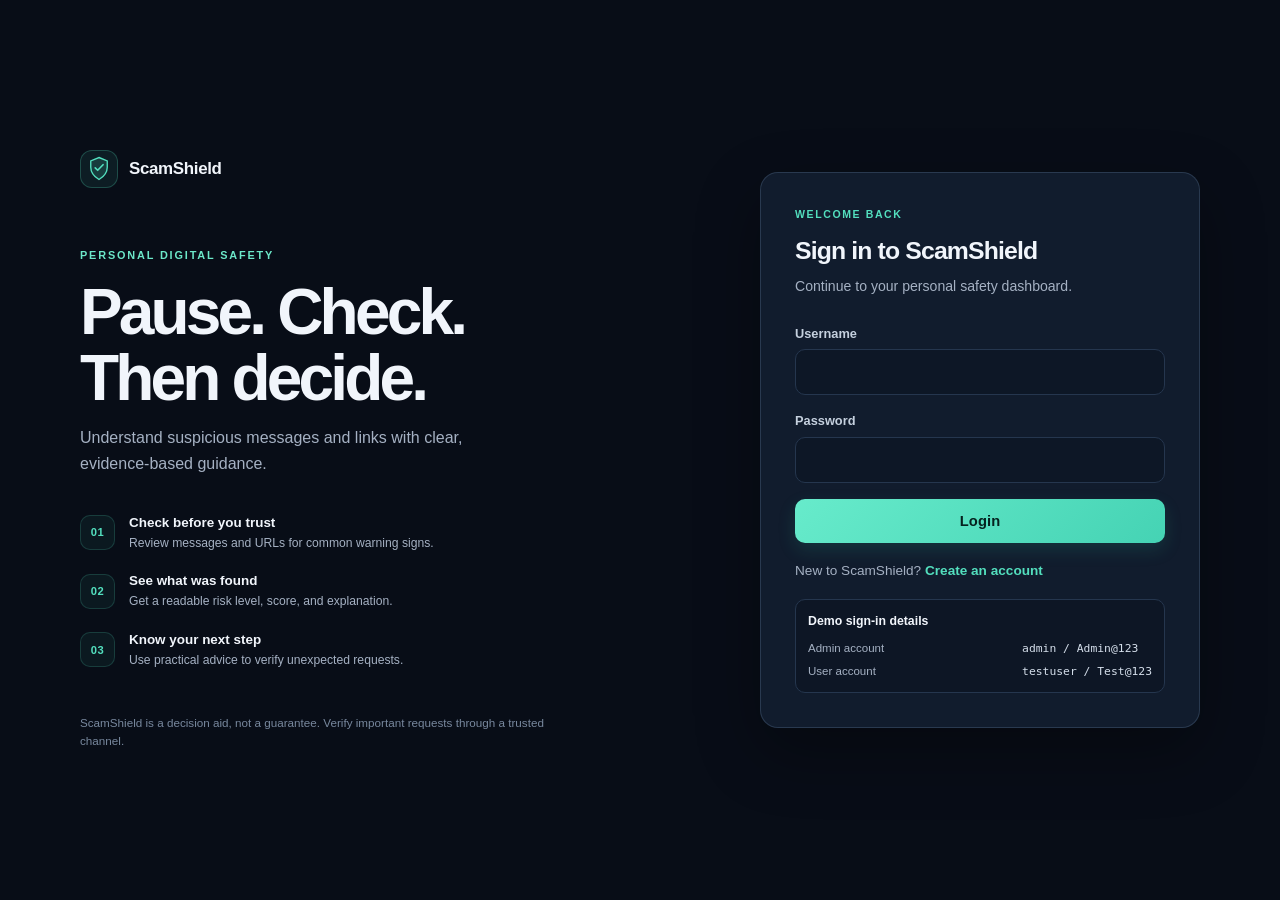
==== AI-ScamShield/frontend/login.html @ 2a4a0304 "Initial commit" ====
<!DOCTYPE html>
<html lang="en">
<head>
<meta charset="UTF-8" />
<meta name="viewport" content="width=device-width, initial-scale=1.0" />
<title>Login - AI ScamShield</title>
<link rel="stylesheet" href="css/styles.css?v=20260927-premium" />
</head>
<body>
  <div class="auth-wrap">
    <main class="auth-shell">
    <section class="auth-brand-panel" aria-label="ScamShield overview">
      <a class="auth-brand" href="index.html">
        <span class="brand-mark" aria-hidden="true">
          <svg viewBox="0 0 32 36" focusable="false">
            <path d="M16 2 28 7v9c0 8-4.8 13.5-12 18C8.8 29.5 4 24 4 16V7l12-5Z" fill="currentColor" opacity=".16"/>
            <path d="M16 2 28 7v9c0 8-4.8 13.5-12 18C8.8 29.5 4 24 4 16V7l12-5Z" fill="none" stroke="currentColor" stroke-width="2"/>
            <path d="m10.5 17 3.6 3.6 7.8-8.1" fill="none" stroke="currentColor" stroke-linecap="round" stroke-linejoin="round" stroke-width="2.4"/>
          </svg>
        </span>
        <span>ScamShield</span>
      </a>
      <div class="auth-brand-copy">
        <span class="scanner-kicker">PERSONAL DIGITAL SAFETY</span>
        <h2>Pause. Check.<br />Then decide.</h2>
        <p>Understand suspicious messages and links with clear, evidence-based guidance.</p>
        <div class="auth-value-list">
          <div><span aria-hidden="true">01</span><p><strong>Check before you trust</strong><small>Review messages and URLs for common warning signs.</small></p></div>
          <div><span aria-hidden="true">02</span><p><strong>See what was found</strong><small>Get a readable risk level, score, and explanation.</small></p></div>
          <div><span aria-hidden="true">03</span><p><strong>Know your next step</strong><small>Use practical advice to verify unexpected requests.</small></p></div>
        </div>
      </div>
      <p class="auth-brand-footnote">ScamShield is a decision aid, not a guarantee. Verify important requests through a trusted channel.</p>
    </section>
    <div class="auth-card">
    <div class="auth-card-heading">
      <span class="auth-eyebrow">WELCOME BACK</span>
      <h1>Sign in to ScamShield</h1>
      <p class="sub">Continue to your personal safety dashboard.</p>
    </div>

    <div id="alert-box" class="alert alert-error" role="alert"></div>

      <form id="login-form">
        <div class="form-group">
          <label for="username">Username</label>
          <input type="text" id="username" required autocomplete="username" />
        </div>
        <div class="form-group">
          <label for="password">Password</label>
          <input type="password" id="password" required autocomplete="current-password" />
        </div>
        <button type="submit" class="btn btn-primary" id="login-btn">Login</button>
      </form>

      <p class="auth-switch">New to ScamShield? <a href="register.html">Create an account</a></p>

      <div class="demo-creds">
        <strong>Demo sign-in details</strong>
        <span>Admin account</span><code>admin / Admin@123</code>
        <span>User account</span><code>testuser / Test@123</code>
      </div>
      </div>
    </main>
  </div>

  <script src="js/api.js?v=20260927-file-origin"></script>
  <script>
    if (Auth.isLoggedIn()) window.location.href = "dashboard.html";

    document.getElementById("login-form").addEventListener("submit", async (e) => {
      e.preventDefault();
      hideAlert("alert-box");
      const btn = document.getElementById("login-btn");
      btn.disabled = true;
      btn.textContent = "Signing in...";

      try {
        const response = await apiRequest("/auth/login", {
          method: "POST",
          auth: false,
          body: {
            username: document.getElementById("username").value.trim(),
            password: document.getElementById("password").value,
          },
        });
        Auth.setSession(response);
        window.location.href = "dashboard.html";
      } catch (err) {
        showAlert("alert-box", friendlyErrorMessage(err, "We couldn't sign you in. Please try again."));
      } finally {
        btn.disabled = false;
        btn.textContent = "Login";
      }
    });
  </script>
</body>
</html>
---- AI-ScamShield/frontend/css/styles.css ----
:root{
  --bg-primary:#080d17;
  --bg-secondary:#0d1625;
  --bg-card:#111c2d;
  --border:#25364e;
  --text-primary:#f1f5fb;
  --text-secondary:#a5b1c3;
  --accent:#53dfbe;
  --accent-dark:#24bda5;
  --safe:#37d891;
  --suspicious:#f2b84b;
  --scam:#f16d7d;
  --radius:16px;
  --shadow:0 16px 42px rgba(0,0,0,.24);
}
*{box-sizing:border-box;margin:0;padding:0;}
body{
  font-family:'Segoe UI',Roboto,-apple-system,sans-serif;
  background:
    radial-gradient(ellipse at 12% -12%,rgba(44,111,122,.14),transparent 42%),
    var(--bg-primary);
  color:var(--text-primary);
  min-height:100vh;
  line-height:1.5;
}
a{color:inherit;text-decoration:none;}
button,input,select,textarea{font:inherit;}
:focus-visible{outline:3px solid rgba(45,212,191,.8);outline-offset:3px;}

/* ---------- Layout ---------- */
.navbar{
  display:grid;grid-template-columns:auto minmax(0,1fr) auto;align-items:center;gap:22px;
  min-height:76px;padding:12px clamp(18px,3vw,44px);background:rgba(13,22,37,.94);
  border-bottom:1px solid var(--border);position:sticky;top:0;z-index:50;
  backdrop-filter:blur(14px);
}
.navbar .brand{display:flex;align-items:center;gap:11px;font-weight:750;font-size:1.04rem;letter-spacing:-.02em;white-space:nowrap;}
.brand-mark{display:grid;place-items:center;width:38px;height:38px;border:1px solid rgba(83,223,190,.24);
  border-radius:12px;background:rgba(83,223,190,.08);color:var(--accent);}
.brand-mark svg{width:22px;height:25px;}
.navlinks{display:flex;gap:3px;align-items:center;justify-content:center;flex-wrap:nowrap;min-width:0;}
.navlinks a{
  padding:9px 11px;border-radius:9px;color:var(--text-secondary);font-size:.82rem;font-weight:550;white-space:nowrap;
  transition:background-color .15s,color .15s;
}
.navlinks a:hover, .navlinks a.active{background:rgba(83,223,190,.1);color:var(--accent);}
.navlinks a.active{box-shadow:inset 0 0 0 1px rgba(83,223,190,.14);}
.nav-user{display:flex;align-items:center;gap:10px;white-space:nowrap;}
.nav-identity{display:flex;align-items:center;gap:9px;min-width:0;}
.nav-avatar{display:grid;place-items:center;width:34px;height:34px;flex:0 0 34px;border:1px solid #33435a;
  border-radius:50%;background:#17263a;color:#d9e6f5;font-size:.76rem;font-weight:700;}
.nav-user-copy{display:grid;gap:1px;min-width:0;}
.nav-username{max-width:105px;overflow:hidden;color:var(--text-primary);font-size:.78rem;font-weight:650;text-overflow:ellipsis;}
.nav-user-role{color:var(--text-secondary);font-size:.66rem;}
.badge-role{background:rgba(45,212,191,.15);color:var(--accent);padding:3px 10px;border-radius:20px;font-size:.72rem;font-weight:600;}
.btn-logout{background:rgba(255,255,255,.025);border:1px solid var(--border);color:#c3cddd;padding:8px 12px;border-radius:9px;cursor:pointer;font-size:.78rem;font-weight:600;white-space:nowrap;}
.btn-logout:hover{border-color:var(--scam);color:var(--scam);}
.nav-toggle{display:none;width:42px;height:40px;padding:9px;border:1px solid var(--border);border-radius:9px;background:var(--bg-card);cursor:pointer;}
.nav-toggle span{display:block;height:2px;margin:4px 0;border-radius:2px;background:var(--text-primary);transition:transform .16s,opacity .16s;}
.nav-open .nav-toggle span:first-child{transform:translateY(6px) rotate(45deg);}
.nav-open .nav-toggle span:nth-child(2){opacity:0;}
.nav-open .nav-toggle span:last-child{transform:translateY(-6px) rotate(-45deg);}

.container{width:min(100% - 48px,1280px);margin:0 auto;padding:42px 0 72px;}
.page-title{font-size:1.6rem;font-weight:700;margin-bottom:6px;}
.page-subtitle{color:var(--text-secondary);margin-bottom:26px;font-size:.95rem;line-height:1.6;}
.scanner-heading{display:flex;align-items:center;justify-content:space-between;gap:20px;margin-bottom:24px;}
.scanner-heading .page-title{font-size:1.9rem;letter-spacing:-.035em;margin:3px 0 5px;}
.scanner-heading .page-subtitle{margin:0;max-width:660px;line-height:1.55;}
.scanner-kicker{color:var(--accent);font-size:.7rem;font-weight:700;letter-spacing:.14em;}
.scanner-status{display:inline-flex;align-items:center;gap:8px;padding:9px 13px;border:1px solid var(--border);
  border-radius:999px;background:rgba(45,212,191,.05);color:var(--text-secondary);font-size:.77rem;white-space:nowrap;}
.status-dot{width:7px;height:7px;border-radius:50%;background:var(--accent);box-shadow:0 0 10px rgba(45,212,191,.55);}

/* ---------- Auth pages ---------- */
.auth-wrap{
  min-height:100vh;display:flex;align-items:center;justify-content:center;
  background:var(--bg-primary);
  padding:20px;
}
.auth-card{
  background:var(--bg-card);border:1px solid var(--border);border-radius:var(--radius);
  padding:36px 32px;width:100%;max-width:400px;box-shadow:var(--shadow);
}
.auth-card .shield-logo{text-align:center;font-size:2.2rem;color:var(--accent);margin-bottom:8px;}
.auth-card h1{text-align:center;font-size:1.4rem;margin-bottom:4px;}
.auth-card p.sub{text-align:center;color:var(--text-secondary);font-size:.85rem;margin-bottom:24px;}
.form-group{margin-bottom:16px;}
.form-group label{display:block;font-size:.82rem;color:var(--text-secondary);margin-bottom:6px;}
.form-group input,.form-group select,.form-group textarea{
  width:100%;padding:11px 13px;background:var(--bg-secondary);border:1px solid var(--border);
  border-radius:8px;color:var(--text-primary);font-size:.92rem;outline:none;
  transition:border-color .15s,box-shadow .15s,background-color .15s;
}
.filters-row input,.filters-row select,.form-group select{
  min-height:42px;background-color:#101b2b;color:var(--text-primary);color-scheme:dark;
  border:1px solid var(--border);border-radius:10px;
}
.filters-row select{padding:9px 34px 9px 12px;}
.filters-row input::placeholder,.form-group input::placeholder,.form-group textarea::placeholder{color:#7889a0;}
.form-group input:focus,.form-group select:focus,.form-group textarea:focus{border-color:var(--accent);box-shadow:0 0 0 3px rgba(45,212,191,.11);}
.form-error{color:var(--scam);font-size:.78rem;margin-top:5px;display:none;}
.btn{
  display:inline-flex;align-items:center;justify-content:center;gap:8px;
  padding:11px 20px;border-radius:8px;border:none;cursor:pointer;font-size:.92rem;font-weight:600;
  transition:opacity .15s, transform .1s,background-color .15s,border-color .15s;
}
.btn:active{transform:scale(.98);}
.btn-primary{background:var(--accent);color:#06221f;width:100%;}
.btn-primary:hover{opacity:.92;}
.btn-secondary{background:var(--bg-secondary);border:1px solid var(--border);color:var(--text-primary);}
.btn-danger{background:rgba(239,68,68,.15);color:var(--scam);border:1px solid rgba(239,68,68,.3);}
.btn:disabled{opacity:.6;cursor:not-allowed;}
.auth-switch{text-align:center;margin-top:18px;font-size:.85rem;color:var(--text-secondary);}
.auth-switch a{color:var(--accent);font-weight:600;}
.alert{padding:11px 14px;border-radius:8px;font-size:.85rem;margin-bottom:16px;display:none;}
.alert-error{background:rgba(239,68,68,.12);color:#fca5a5;border:1px solid rgba(239,68,68,.25);}
.alert-success{background:rgba(34,197,94,.12);color:#86efac;border:1px solid rgba(34,197,94,.25);}
.demo-creds{margin-top:18px;padding:12px;background:var(--bg-secondary);border-radius:8px;font-size:.76rem;color:var(--text-secondary);border:1px solid var(--border);}

/* ---------- Cards / Grid ---------- */
.grid{display:grid;gap:18px;}
.grid-4{grid-template-columns:repeat(4,1fr);}
.grid-2{grid-template-columns:repeat(2,1fr);}
@media(max-width:900px){.grid-4{grid-template-columns:repeat(2,1fr);}.grid-2{grid-template-columns:1fr;}}
@media(max-width:560px){.grid-4{grid-template-columns:1fr;}}

.card{
  background:linear-gradient(155deg,rgba(20,32,50,.98),rgba(15,25,40,.98));
  border:1px solid rgba(67,88,116,.42);border-radius:var(--radius);
  padding:24px;box-shadow:0 12px 34px rgba(0,0,0,.16);
}
.stat-card{display:flex;flex-direction:column;gap:6px;}
.stat-card .label{color:var(--text-secondary);font-size:.8rem;text-transform:uppercase;letter-spacing:.04em;}
.stat-card .value{font-size:1.8rem;font-weight:700;}
.stat-card.safe .value{color:var(--safe);}
.stat-card.suspicious .value{color:var(--suspicious);}
.stat-card.scam .value{color:var(--scam);}

/* ---------- Scanner ---------- */
.scanner-layout{display:grid;grid-template-columns:1.1fr 1fr;gap:22px;}
@media(max-width:900px){.scanner-layout{grid-template-columns:1fr;}}
.scanner-layout>.card{box-shadow:var(--shadow);}
.scanner-card-heading{display:flex;align-items:center;gap:12px;margin-bottom:22px;}
.scanner-icon{display:grid;place-items:center;width:42px;height:42px;flex:0 0 42px;border-radius:12px;
  background:rgba(45,212,191,.11);color:var(--accent);font-size:1.3rem;}
.scanner-card-heading h2{font-size:1rem;margin-bottom:4px;}
.scanner-card-heading p,.field-hint{color:var(--text-secondary);font-size:.78rem;line-height:1.5;}
.field-hint{display:block;margin-top:7px;}
.scanner-privacy-note{display:flex;gap:9px;align-items:flex-start;margin-top:17px;padding:12px;
  border:1px solid var(--border);border-radius:8px;background:rgba(255,255,255,.02);
  color:var(--text-secondary);font-size:.78rem;line-height:1.5;}
.scanner-privacy-note span{color:var(--accent);font-weight:700;}
.scanner-layout .form-group input:focus,.scanner-layout .form-group textarea:focus{box-shadow:0 0 0 3px rgba(45,212,191,.1);}
.type-tabs{display:flex;gap:8px;margin-bottom:18px;}
.type-tab{flex:1;text-align:center;padding:10px;border-radius:8px;border:1px solid var(--border);
  background:var(--bg-secondary);cursor:pointer;font-size:.85rem;font-weight:600;color:var(--text-secondary);}
.type-tab.active{border-color:var(--accent);color:var(--accent);background:rgba(45,212,191,.08);}
textarea{min-height:180px;resize:vertical;font-family:inherit;}
.scanner-layout textarea{min-height:220px;line-height:1.6;}
.loading-bar{display:none;height:3px;background:var(--border);border-radius:3px;overflow:hidden;margin-top:14px;}
.loading-bar .fill{height:100%;width:40%;background:var(--accent);animation:loadmove 1s infinite ease-in-out;}
@keyframes loadmove{0%{margin-left:-40%;}100%{margin-left:100%;}}

/* ---------- Result ---------- */
.result-placeholder{color:var(--text-secondary);text-align:center;padding:60px 20px;font-size:.9rem;
  display:flex;flex-direction:column;align-items:center;gap:10px;min-height:245px;justify-content:center;}
.result-placeholder strong{color:var(--text-primary);font-size:.96rem;}
.result-placeholder>span:last-child{max-width:310px;line-height:1.55;font-size:.82rem;}
.placeholder-icon{display:grid;place-items:center;width:48px;height:48px;margin-bottom:5px;border-radius:15px;
  background:var(--bg-secondary);color:var(--accent);font-size:1.7rem;}
.risk-header{display:flex;align-items:center;justify-content:space-between;margin-bottom:18px;flex-wrap:wrap;gap:10px;}
.risk-badge{padding:6px 16px;border-radius:20px;font-weight:700;font-size:.85rem;letter-spacing:.02em;}
.risk-badge.SAFE{background:rgba(34,197,94,.15);color:var(--safe);}
.risk-badge.SUSPICIOUS{background:rgba(245,158,11,.15);color:var(--suspicious);}
.risk-badge.LIKELY_SCAM{background:rgba(239,68,68,.15);color:var(--scam);}
.risk-score-bar{width:100%;height:10px;background:var(--bg-secondary);border-radius:6px;overflow:hidden;margin:10px 0 18px;}
.risk-score-fill{height:100%;border-radius:6px;transition:width .5s ease;}
.risk-score-fill.SAFE{background:var(--safe);}
.risk-score-fill.SUSPICIOUS{background:var(--suspicious);}
.risk-score-fill.LIKELY_SCAM{background:var(--scam);}
.indicator-list{list-style:none;margin:12px 0;}
.indicator-list li{padding:9px 12px;background:var(--bg-secondary);border-left:3px solid var(--suspicious);
  border-radius:6px;margin-bottom:8px;font-size:.85rem;}
.section-label{font-size:.78rem;text-transform:uppercase;letter-spacing:.05em;color:var(--text-secondary);margin:16px 0 8px;font-weight:700;}
.explanation-box, .recommendation-box{
  background:var(--bg-secondary);border-radius:8px;padding:14px;font-size:.88rem;line-height:1.55;
  white-space:pre-line;border:1px solid var(--border);
}
.recommendation-box{border-left:3px solid var(--accent);}
.engine-tag{font-size:.72rem;color:var(--text-secondary);margin-top:10px;display:inline-block;}
.feedback-row{display:flex;gap:10px;margin-top:18px;}
.feedback-row button{flex:1;}
.result-meta{display:flex;gap:12px;margin:12px 0 18px;}
.result-meta>span{flex:1;display:flex;flex-direction:column;gap:5px;padding:11px 13px;
  border:1px solid var(--border);border-radius:8px;background:rgba(255,255,255,.02);}
.result-meta small{color:var(--text-secondary);font-size:.7rem;}
.result-meta strong{font-size:.86rem;}
.high-risk-warning{display:flex;flex-direction:column;gap:5px;margin-bottom:18px;padding:14px 16px;
  border:1px solid rgba(239,68,68,.45);border-left:4px solid var(--scam);border-radius:8px;
  background:rgba(239,68,68,.1);color:#fecaca;}
.high-risk-warning strong{font-size:.9rem;}
.high-risk-warning span{font-size:.8rem;line-height:1.5;}
.assistant-link{display:flex;justify-content:space-between;align-items:center;gap:8px;margin-top:14px;padding:12px 14px;
  border:1px solid rgba(45,212,191,.24);border-radius:8px;color:var(--accent);font-size:.84rem;font-weight:600;}
.assistant-link:hover{background:rgba(45,212,191,.08);}
.assistant-footnote{margin-top:10px;color:var(--text-secondary);font-size:.7rem;line-height:1.5;}
.dashboard-insights{margin-bottom:24px;}
.insight-list{display:grid;gap:14px;}
.insight-row-label{display:flex;justify-content:space-between;gap:12px;margin-bottom:6px;font-size:.8rem;}
.insight-row-label span{color:var(--text-secondary);}
.insight-row-label strong{font-size:.78rem;}
.insight-track{height:6px;overflow:hidden;border-radius:8px;background:var(--bg-secondary);}
.insight-track span{display:block;height:100%;border-radius:inherit;background:var(--accent);}
.trend-chart{height:195px;display:flex;align-items:stretch;justify-content:space-around;gap:9px;padding-top:8px;}
.trend-day{display:flex;flex:1;min-width:0;align-items:center;flex-direction:column;gap:6px;}
.trend-bar-stack{display:flex;width:min(32px,80%);height:145px;flex-direction:column-reverse;justify-content:flex-start;
  overflow:hidden;border-radius:6px 6px 2px 2px;background:var(--bg-secondary);}
.trend-segment{display:block;min-height:0;transition:height .25s;}
.trend-segment.safe{background:var(--safe);}
.trend-segment.suspicious{background:var(--suspicious);}
.trend-segment.scam{background:var(--scam);}
.trend-day-label,.trend-day-count{color:var(--text-secondary);font-size:.68rem;}
.trend-day-count{font-size:.65rem;}
.threat-list,.high-risk-list{display:grid;gap:10px;}
.threat-row,.high-risk-item{display:flex;justify-content:space-between;align-items:center;gap:12px;
  padding:10px 11px;border:1px solid var(--border);border-radius:8px;background:rgba(255,255,255,.015);}
.threat-row>span:first-child,.high-risk-item>span:last-child{display:grid;gap:4px;min-width:0;}
.threat-row strong,.high-risk-item strong{font-size:.78rem;line-height:1.4;}
.threat-row small,.high-risk-item small{overflow:hidden;color:var(--text-secondary);font-size:.68rem;text-overflow:ellipsis;white-space:nowrap;}
.threat-count{display:grid;place-items:center;min-width:27px;height:27px;border-radius:50%;
  background:rgba(45,212,191,.1);color:var(--accent);font-size:.75rem;font-weight:700;}
.high-risk-item{justify-content:flex-start;text-decoration:none;}
.high-risk-item:hover{border-color:rgba(239,68,68,.45);background:rgba(239,68,68,.04);}
.high-risk-score{display:grid;place-items:center;width:38px;height:38px;flex:0 0 38px;border-radius:10px;
  background:rgba(239,68,68,.13);color:var(--scam);font-weight:800;}
.assistant-layout{display:grid;grid-template-columns:minmax(0,.9fr) minmax(0,1.1fr);gap:20px;align-items:start;}
.assistant-form-card,.assistant-response-card{box-shadow:var(--shadow);}
.assistant-chat-header{display:flex;align-items:center;gap:12px;padding-bottom:16px;border-bottom:1px solid var(--border);}
.assistant-chat-header h2{font-size:1rem;margin-bottom:4px;}
.assistant-chat-header p{font-size:.76rem;color:var(--text-secondary);}
.assistant-empty{min-height:360px;display:flex;align-items:center;justify-content:center;flex-direction:column;gap:10px;
  text-align:center;color:var(--text-secondary);font-size:.82rem;}
.assistant-empty strong{color:var(--text-primary);font-size:.95rem;}
.assistant-empty>span:last-child{max-width:300px;line-height:1.55;}
.assistant-answer{display:grid;gap:14px;padding-top:16px;}
.assistant-question-bubble{justify-self:end;max-width:90%;padding:10px 13px;border-radius:12px 12px 3px 12px;
  background:rgba(45,212,191,.12);color:var(--text-primary);font-size:.82rem;line-height:1.5;}
.assistant-answer-bubble{padding:16px;border:1px solid var(--border);border-radius:3px 12px 12px 12px;background:var(--bg-secondary);}
.assistant-answer-kicker{margin-bottom:9px;color:var(--accent);font-size:.67rem;font-weight:700;letter-spacing:.12em;}
.assistant-answer-bubble>strong{font-size:.91rem;line-height:1.55;}
.assistant-short-answer{margin-top:10px;font-size:.9rem;line-height:1.55;}
.assistant-disclosure{margin-top:12px;border:1px solid var(--border);border-radius:9px;background:rgba(255,255,255,.015);}
.assistant-disclosure summary{padding:11px 13px;color:var(--text-primary);font-size:.82rem;font-weight:600;cursor:pointer;}
.assistant-disclosure[open] summary{border-bottom:1px solid var(--border);}
.assistant-disclosure .explanation-box,.assistant-disclosure .indicator-list{margin:10px 12px 12px;}
.assistant-disclosure .indicator-list{list-style:none;}
.assistant-disclosure .indicator-list li{margin-bottom:7px;}

.auth-wrap{padding:clamp(18px,4vw,52px);}
.auth-shell{display:grid;grid-template-columns:minmax(0,1fr) minmax(360px,440px);gap:clamp(36px,8vw,112px);
  align-items:center;width:min(100%,1120px);margin:auto;}
.auth-brand-panel{display:flex;min-height:570px;flex-direction:column;justify-content:space-between;padding:10px 0;}
.auth-brand{display:inline-flex;align-items:center;gap:11px;width:max-content;font-size:1.06rem;font-weight:750;letter-spacing:-.02em;}
.auth-brand-copy{max-width:520px;padding:54px 0 44px;}
.auth-brand-copy h2{margin:14px 0 13px;font-size:clamp(2.6rem,5vw,4.3rem);line-height:1.03;letter-spacing:-.06em;}
.auth-brand-copy>p{max-width:435px;color:var(--text-secondary);font-size:1rem;line-height:1.65;}
.auth-value-list{display:grid;gap:19px;margin-top:35px;}
.auth-value-list>div{display:flex;align-items:center;gap:14px;}
.auth-value-list>div>span{display:grid;place-items:center;width:35px;height:35px;flex:0 0 35px;
  border:1px solid rgba(83,223,190,.18);border-radius:10px;background:rgba(83,223,190,.055);
  color:var(--accent);font-size:.7rem;font-weight:700;letter-spacing:.05em;}
.auth-value-list p{display:grid;gap:2px;}
.auth-value-list strong{font-size:.84rem;font-weight:650;}
.auth-value-list small{color:var(--text-secondary);font-size:.76rem;line-height:1.45;}
.auth-brand-footnote{max-width:480px;color:#78889e;font-size:.73rem;line-height:1.55;}
.auth-card{max-width:none;padding:34px;border-radius:18px;}
.auth-card-heading{margin-bottom:27px;text-align:left;}
.auth-eyebrow{display:block;margin-bottom:9px;color:var(--accent);font-size:.66rem;font-weight:750;letter-spacing:.15em;}
.auth-card h1{text-align:left;font-size:1.7rem;letter-spacing:-.045em;}
.auth-card p.sub{text-align:left;margin:7px 0 0;font-size:.84rem;}
.auth-switch{text-align:left;}
.demo-creds{display:grid;grid-template-columns:1fr auto;gap:6px 12px;}
.demo-creds strong{grid-column:1/-1;margin-bottom:3px;color:var(--text-primary);font-size:.77rem;}
.demo-creds span{color:var(--text-secondary);font-size:.72rem;}
.demo-creds code{color:#d5dfeb;font-size:.71rem;}

@media(max-width:800px){
  .auth-shell{grid-template-columns:1fr;gap:8px;max-width:480px;}
  .auth-brand-panel{min-height:0;padding:4px 0 14px;}
  .auth-brand-copy{padding:38px 0 20px;}
  .auth-brand-copy h2{font-size:clamp(2.25rem,10vw,3.1rem);}
  .auth-value-list{grid-template-columns:1fr;gap:13px;margin-top:24px;}
  .auth-brand-footnote{margin-top:8px;}
}
@media(max-width:560px){
  .auth-wrap{padding:20px 16px;}
  .auth-brand-copy{padding-top:28px;}
  .auth-brand-copy h2{margin-top:11px;}
  .auth-brand-copy>p{font-size:.9rem;}
  .auth-value-list{gap:10px;margin-top:20px;}
  .auth-value-list small{font-size:.72rem;}
  .auth-card{padding:25px 21px;}
}
.assistant-score-row{display:flex;align-items:center;flex-wrap:wrap;gap:9px;margin-top:13px;color:var(--text-secondary);font-size:.72rem;}
.assistant-answer-bubble .section-label{margin-top:16px;}
.assistant-answer-bubble .indicator-list{margin:8px 0;}
.assistant-answer-bubble .indicator-list li{line-height:1.45;}
.assistant-answer-bubble .explanation-box,.assistant-answer-bubble .recommendation-box{font-size:.82rem;}
.analysis-details{min-width:48px;}
.analysis-details summary{color:var(--accent);font-size:.78rem;cursor:pointer;}
.analysis-detail-body{position:relative;z-index:1;min-width:260px;max-width:460px;margin-top:8px;padding:14px;
  border:1px solid var(--border);border-radius:8px;background:var(--bg-secondary);box-shadow:var(--shadow);}
.analysis-detail-body>strong{display:block;margin-top:10px;font-size:.78rem;}
.analysis-detail-body>strong:first-child{margin-top:0;}
.analysis-detail-body>p{margin-top:5px;color:var(--text-secondary);font-size:.78rem;line-height:1.55;white-space:pre-line;}
.analysis-detail-body .indicator-list{margin:7px 0;}
.analysis-detail-body .indicator-list li{font-size:.76rem;}
.indicator-weight{float:right;color:var(--accent);font-size:.72rem;}
.scan-type-badge{display:inline-block;padding:4px 8px;border-radius:6px;background:rgba(45,212,191,.08);
  color:var(--accent);font-size:.7rem;font-weight:700;}
.history-id{display:block;margin-top:5px;color:var(--text-secondary);font-size:.66rem;}
.filters-row input[type=search]{width:auto;min-width:220px;background:var(--bg-secondary);border:1px solid var(--border);
  border-radius:8px;color:var(--text-primary);padding:9px 12px;outline:none;}
.filters-row input[type=search]:focus,.filters-row select:focus{border-color:var(--accent);}
.learning-section{margin-top:48px;}
.learning-heading{display:flex;justify-content:space-between;align-items:flex-end;gap:20px;margin-bottom:18px;}
.learning-heading h2{font-size:1.3rem;letter-spacing:-.02em;margin:5px 0;}
.learning-heading p{color:var(--text-secondary);font-size:.86rem;line-height:1.5;}
.learning-grid{display:grid;grid-template-columns:repeat(3,minmax(0,1fr));gap:14px;}
.learning-card{position:relative;overflow:hidden;min-height:164px;padding:20px;border:1px solid var(--border);
  border-radius:var(--radius);background:var(--bg-card);}
.learning-number{display:inline-block;margin-bottom:18px;color:var(--accent);font-size:.7rem;font-weight:700;letter-spacing:.12em;}
.learning-card h3{font-size:.94rem;margin-bottom:8px;}
.learning-card p{color:var(--text-secondary);font-size:.81rem;line-height:1.6;}
.safety-callout{display:flex;align-items:flex-start;gap:14px;margin-top:16px;padding:18px 20px;
  border:1px solid rgba(45,212,191,.2);border-radius:var(--radius);background:rgba(45,212,191,.055);}
.callout-icon{display:grid;place-items:center;width:28px;height:28px;flex:0 0 28px;border-radius:50%;
  background:rgba(45,212,191,.14);color:var(--accent);font-weight:800;}
.safety-callout strong{display:block;margin:2px 0 5px;font-size:.88rem;}
.safety-callout p,.learning-disclaimer{color:var(--text-secondary);font-size:.8rem;line-height:1.6;}
.learning-disclaimer{margin:13px 2px 0;font-size:.74rem;}
@media(max-width:700px){.scanner-heading{align-items:flex-start;flex-direction:column;gap:14px;}
  .scanner-heading .page-title{font-size:1.65rem;}.learning-grid{grid-template-columns:1fr;}
  .learning-card{min-height:auto;}.learning-number{margin-bottom:10px;}
  .assistant-layout{grid-template-columns:1fr;}.dashboard-insights{grid-template-columns:1fr;}
  .result-meta{flex-direction:column;}.feedback-row{flex-direction:column;}
  .filters-row input[type=search]{width:100%;min-width:0;}
  .analysis-detail-body{position:fixed;left:12px;right:12px;top:20%;min-width:0;max-width:none;max-height:65vh;overflow:auto;}}

/* ---------- Table ---------- */
table{width:100%;border-collapse:collapse;font-size:.87rem;}
th,td{padding:11px 12px;text-align:left;border-bottom:1px solid var(--border);}
th{color:var(--text-secondary);font-weight:600;font-size:.78rem;text-transform:uppercase;letter-spacing:.03em;}
tr:hover td{background:rgba(255,255,255,.02);}
.table-wrap{overflow-x:auto;}
.pill{padding:4px 10px;border-radius:14px;font-size:.75rem;font-weight:600;display:inline-block;}
.pill.SAFE{background:rgba(34,197,94,.15);color:var(--safe);}
.pill.SUSPICIOUS{background:rgba(245,158,11,.15);color:var(--suspicious);}
.pill.LIKELY_SCAM{background:rgba(239,68,68,.15);color:var(--scam);}
.pill.enabled{background:rgba(34,197,94,.15);color:var(--safe);}
.pill.disabled{background:rgba(239,68,68,.15);color:var(--scam);}
.filters-row{display:flex;gap:10px;margin-bottom:18px;flex-wrap:wrap;}
.filters-row select, .filters-row input{width:auto;min-width:160px;}
.icon-btn{background:none;border:none;color:var(--text-secondary);cursor:pointer;font-size:1rem;}
.icon-btn:hover{color:var(--scam);}
.empty-state{text-align:center;padding:50px 20px;color:var(--text-secondary);}

.bar-chart{display:flex;align-items:flex-end;gap:10px;height:160px;padding-top:10px;}
.bar-chart .bar{flex:1;border-radius:6px 6px 0 0;position:relative;min-height:4px;transition:height .4s;}
.bar-chart .bar span{position:absolute;top:-22px;left:0;right:0;text-align:center;font-size:.75rem;color:var(--text-secondary);}
.bar-labels{display:flex;gap:10px;margin-top:8px;}
.bar-labels div{flex:1;text-align:center;font-size:.75rem;color:var(--text-secondary);}

.footer-note{text-align:center;color:var(--text-secondary);font-size:.78rem;margin-top:40px;}

/* ---------- Consistent responsive application shell ---------- */
.page-intro{margin-bottom:28px;}
.page-intro .page-title{font-size:clamp(1.65rem,3vw,2.2rem);letter-spacing:-.035em;margin:4px 0 7px;}
.page-intro .page-subtitle{margin:0;max-width:680px;}
.welcome-panel{display:flex;align-items:center;justify-content:space-between;gap:24px;margin-bottom:26px;padding:28px;
  border:1px solid var(--border);border-radius:var(--radius);background:#142430;}
.welcome-copy .scanner-kicker{margin-bottom:6px;}
.welcome-copy h1{font-size:clamp(1.6rem,3vw,2.15rem);letter-spacing:-.035em;margin-bottom:5px;}
.welcome-copy p{color:var(--text-secondary);font-size:.93rem;}
.quick-actions{display:flex;gap:10px;flex-wrap:wrap;}
.quick-actions .btn{width:auto;min-height:44px;}
.quick-actions .btn-secondary:hover{border-color:var(--accent);color:var(--accent);}
.stat-card{position:relative;min-height:132px;justify-content:space-between;gap:14px;transition:transform .16s,border-color .16s;}
.stat-card:hover{transform:translateY(-2px);border-color:#38506b;}
.stat-heading{display:flex;align-items:center;justify-content:space-between;gap:10px;}
.stat-icon{display:grid;place-items:center;width:36px;height:36px;border:1px solid var(--border);border-radius:10px;
  color:var(--accent);font-size:1.05rem;background:rgba(45,212,191,.07);}
.stat-card .label{text-transform:none;font-size:.84rem;letter-spacing:0;}
.stat-card .value{font-size:1.9rem;line-height:1;}
.stat-card.threats .stat-icon{color:var(--suspicious);background:rgba(245,158,11,.08);}
.stat-card.safe-stat .stat-icon{color:var(--safe);background:rgba(34,197,94,.08);}
.stat-card.recent .stat-icon{color:#93c5fd;background:rgba(96,165,250,.08);}
.dashboard-section-heading{display:flex;align-items:center;justify-content:space-between;gap:12px;margin-bottom:14px;}
.dashboard-section-heading .section-label{margin:0;}
.dashboard-metrics,.dashboard-summary-insights{margin-bottom:24px;}
.dashboard-chart-card .section-label{margin-top:0;}
.text-link{color:var(--accent);font-size:.82rem;font-weight:600;}
.text-link:hover{text-decoration:underline;}
.grid-4{gap:14px;}
.grid-2{gap:16px;}
.dashboard-insights{margin-bottom:22px;}
.dashboard-insights>.card,.grid-2>.card{min-width:0;}
.section-label{margin-top:12px;}
.result-card-heading{margin-bottom:18px;font-size:1rem;}
.risk-status{display:flex;align-items:center;gap:11px;margin-bottom:18px;}
.risk-status-icon{display:grid;place-items:center;width:42px;height:42px;flex:0 0 42px;border-radius:50%;
  font-size:1.2rem;font-weight:800;}
.risk-status-icon.SAFE{background:rgba(34,197,94,.13);color:var(--safe);}
.risk-status-icon.SUSPICIOUS{background:rgba(245,158,11,.13);color:var(--suspicious);}
.risk-status-icon.LIKELY_SCAM{background:rgba(239,68,68,.13);color:var(--scam);}
.risk-status-copy{display:grid;gap:2px;}
.risk-status-copy small{color:var(--text-secondary);font-size:.75rem;}
.risk-status-copy strong{font-size:1.18rem;}
.risk-badge{white-space:nowrap;}
.feedback-row .btn{line-height:1.35;}
.profile-layout{display:grid;grid-template-columns:minmax(240px,.75fr) minmax(0,1.25fr);gap:18px;max-width:900px;}
.profile-summary{display:flex;align-items:center;gap:16px;margin-bottom:22px;}
.profile-avatar{display:grid;place-items:center;width:62px;height:62px;flex:0 0 62px;border-radius:50%;
  background:rgba(45,212,191,.12);color:var(--accent);font-size:1.55rem;font-weight:700;}
.profile-summary h2{font-size:1.12rem;overflow-wrap:anywhere;}
.profile-summary p{margin-top:4px;color:var(--text-secondary);font-size:.82rem;}
.profile-details{display:grid;gap:0;}
.profile-detail{display:grid;grid-template-columns:120px minmax(0,1fr);gap:14px;padding:14px 0;border-bottom:1px solid var(--border);}
.profile-detail:last-child{border-bottom:0;}
.profile-detail dt{color:var(--text-secondary);font-size:.83rem;}
.profile-detail dd{font-size:.86rem;overflow-wrap:anywhere;}
.profile-note{margin-top:18px;padding:13px 14px;border-radius:9px;background:rgba(45,212,191,.06);
  color:var(--text-secondary);font-size:.79rem;line-height:1.55;}
.scan-empty-action{display:grid;justify-items:center;gap:12px;padding:32px 16px;text-align:center;}
.scan-empty-action strong{font-size:1rem;color:var(--text-primary);}
.scan-empty-action p{max-width:400px;color:var(--text-secondary);font-size:.84rem;}
.scan-empty-action .btn{width:auto;}
.status-explainer{margin-top:12px;color:var(--text-secondary);font-size:.78rem;line-height:1.5;}
.risk-visual{display:flex;align-items:center;justify-content:space-between;gap:16px;}
.risk-visual .risk-score-bar{flex:1;margin:8px 0 18px;}

@media(max-width:1050px){
  .navbar{grid-template-columns:minmax(0,1fr) auto auto;gap:12px;}
  .nav-toggle{display:block;grid-column:3;grid-row:1;}
  .nav-user{grid-column:2;grid-row:1;}
  .navlinks{display:none;grid-column:1/-1;grid-row:2;align-items:stretch;flex-direction:column;gap:4px;
    padding:8px 0 2px;border-top:1px solid var(--border);}
  .nav-open .navlinks{display:flex;}
  .navlinks a{padding:10px 12px;}
}
@media(max-width:1150px){
  .navbar.has-admin{grid-template-columns:minmax(0,1fr) auto auto;gap:12px;}
  .navbar.has-admin .nav-toggle{display:block;grid-column:3;grid-row:1;}
  .navbar.has-admin .nav-user{grid-column:2;grid-row:1;}
  .navbar.has-admin .navlinks{display:none;grid-column:1/-1;grid-row:2;align-items:stretch;
    flex-direction:column;gap:4px;padding:8px 0 2px;border-top:1px solid var(--border);}
  .navbar.has-admin.nav-open .navlinks{display:flex;}
  .navbar.has-admin .navlinks a{padding:10px 12px;}
}
@media(max-width:760px){
  .container{width:min(100% - 32px,1240px);padding-top:26px;padding-bottom:44px;}
  .navbar{min-height:64px;padding:10px 16px;}
  .navbar .brand{font-size:1rem;}
  .nav-user{gap:7px;}
  .nav-user .badge-role{display:none;}
  .nav-username{max-width:80px;}
  .btn-logout{padding:7px 9px;}
  .welcome-panel{align-items:flex-start;flex-direction:column;padding:22px;gap:18px;}
  .quick-actions{width:100%;}
  .quick-actions .btn{flex:1;}
  .profile-layout{grid-template-columns:1fr;}
  .scanner-layout{gap:14px;}
  .assistant-layout{gap:14px;}
  .card{padding:18px;}
  .filters-row{display:grid;grid-template-columns:repeat(2,minmax(0,1fr));}
  .filters-row input[type=search],.filters-row select{width:100%;min-width:0;}
}
@media(max-width:560px){
  .container{width:min(100% - 28px,1240px);padding-top:21px;}
  .grid-4{grid-template-columns:1fr;}
  .stat-card{min-height:116px;padding:16px;}
  .stat-card .value{font-size:1.65rem;}
  .stat-card .label{font-size:.76rem;}
  .stat-icon{width:32px;height:32px;}
  .quick-actions{flex-direction:column;}
  .quick-actions .btn{width:100%;}
  .scanner-heading{margin-bottom:19px;}
  .scanner-status{font-size:.72rem;}
  .learning-section{margin-top:34px;}
  .filters-row{grid-template-columns:1fr;}
  .feedback-row{flex-direction:column;}
  .profile-detail{grid-template-columns:96px minmax(0,1fr);}
  .table-wrap.responsive-table{overflow:visible;}
  .responsive-table table,.responsive-table tbody,.responsive-table tr,.responsive-table td{display:block;width:100%;}
  .responsive-table thead{display:none;}
  .responsive-table tr{display:grid;grid-template-columns:1fr 1fr;gap:0 12px;margin:0 0 12px;
    padding:10px 13px;border:1px solid var(--border);border-radius:11px;background:var(--bg-secondary);}
  .responsive-table td{min-width:0;padding:9px 0;border-bottom:1px solid rgba(38,53,75,.65);font-size:.8rem;overflow-wrap:anywhere;}
  .responsive-table td::before{content:attr(data-label);display:block;margin-bottom:4px;color:var(--text-secondary);
    font-size:.66rem;font-weight:700;letter-spacing:.04em;text-transform:uppercase;}
  .responsive-table td:nth-child(2),.responsive-table td:nth-child(8){grid-column:1/-1;}
  .responsive-table td:last-child{justify-self:end;grid-column:2;text-align:right;border-bottom:0;}
  .responsive-table td:nth-last-child(2){border-bottom:0;}
  .responsive-table .analysis-detail-body{position:static;min-width:0;max-width:none;}
}
@media(prefers-reduced-motion:reduce){
  *,*::before,*::after{scroll-behavior:auto!important;animation-duration:.01ms!important;animation-iteration-count:1!important;transition-duration:.01ms!important;}
}

  /* ---------- Premium product finish ---------- */
  ::selection{background:rgba(83,223,190,.26);color:#fff;}
  body{background-attachment:fixed;}
  .container{max-width:1280px;}
  .page-title,.welcome-copy h1{color:#f2f6fb;}
  .scanner-kicker{color:#6ce8c9;font-size:.68rem;letter-spacing:.17em;}
  .page-intro{margin-bottom:32px;}
  .page-intro .page-title{margin-top:7px;}
  .navbar{box-shadow:0 8px 28px rgba(0,0,0,.14);}
  .navlinks a.active{position:relative;}
  .nav-toggle{box-shadow:0 4px 12px rgba(0,0,0,.15);}
  .nav-toggle:hover{border-color:rgba(83,223,190,.48);}
  .welcome-panel{
    position:relative;overflow:hidden;padding:clamp(24px,4vw,38px);
    background:linear-gradient(112deg,rgba(20,43,56,.98),rgba(17,32,48,.98) 62%,rgba(19,34,51,.98));
    border-color:rgba(83,223,190,.18);box-shadow:0 18px 46px rgba(0,0,0,.19);
  }
  .welcome-panel::after{content:"";position:absolute;width:260px;height:260px;right:-95px;top:-130px;
    border:1px solid rgba(83,223,190,.12);border-radius:50%;box-shadow:0 0 0 24px rgba(83,223,190,.025),0 0 0 50px rgba(83,223,190,.02);pointer-events:none;}
  .welcome-copy,.quick-actions{position:relative;z-index:1;}
  .welcome-copy h1{font-size:clamp(1.8rem,3.1vw,2.5rem);letter-spacing:-.045em;}
  .welcome-copy p{font-size:.96rem;}
  .btn{min-height:42px;border-radius:10px;letter-spacing:.005em;}
  .btn-primary{background:linear-gradient(135deg,#67ebcb,#45d3b4);box-shadow:0 7px 18px rgba(40,190,157,.15);}
  .btn-primary:hover{opacity:1;filter:brightness(1.06);box-shadow:0 9px 23px rgba(40,190,157,.23);transform:translateY(-1px);}
  .btn-secondary{background:#152236;border-color:#31435c;}
  .btn-secondary:hover{background:#1a2b40;border-color:#4a617f;}
  .btn-logout{transition:color .15s,border-color .15s,background-color .15s;}
  .btn-logout:hover{background:rgba(241,109,125,.08);}
  .card{background:linear-gradient(155deg,rgba(19,31,49,.98),rgba(14,24,39,.98));
    border-color:rgba(63,82,108,.5);box-shadow:0 13px 32px rgba(0,0,0,.15);}
  .dashboard-metrics .stat-card{min-height:144px;padding:21px 22px;border-radius:15px;}
  .stat-heading .label{font-size:.8rem;font-weight:550;color:#b1bdd0;}
  .stat-card .value{font-size:2rem;letter-spacing:-.045em;}
  .stat-icon{border-color:rgba(83,223,190,.18);background:rgba(83,223,190,.065);border-radius:11px;}
  .stat-card.threats .stat-icon{border-color:rgba(242,184,75,.18);}
  .stat-card.safe-stat .stat-icon{border-color:rgba(55,216,145,.18);}
  .stat-card.recent .stat-icon{border-color:rgba(96,165,250,.18);}
  .dashboard-chart-card{min-height:210px;}
  .dashboard-chart-card .section-label{font-size:.72rem;letter-spacing:.1em;}
  .dashboard-section-heading .section-label{font-size:.74rem;}
  .bar-chart .bar{border-radius:8px 8px 3px 3px;}
  .risk-score-bar{height:8px;background:#0a1321;}
  .risk-score-fill{box-shadow:0 0 16px rgba(83,223,190,.18);}
  .insight-track,.trend-bar-stack{background:#0b1523;}
  .table-wrap{border:1px solid rgba(49,67,92,.45);border-radius:12px;}
  table{font-size:.82rem;}
  th,td{padding:13px 14px;}
  th{background:#111d2e;color:#9eacc0;font-size:.68rem;letter-spacing:.085em;white-space:nowrap;}
  tbody tr:last-child td{border-bottom:0;}
  tbody tr:hover td{background:rgba(83,223,190,.025);}
  .filters-row{gap:9px;margin-bottom:20px;}
  .filters-row input[type=search],.filters-row select{
    min-height:42px;border-radius:10px;background-color:#101a2a;color:var(--text-primary);
  }
  .filters-row input[type=search]:focus,.filters-row select:focus{border-color:var(--accent);box-shadow:0 0 0 3px rgba(83,223,190,.1);}
  .scanner-layout{grid-template-columns:minmax(0,1.04fr) minmax(0,.96fr);gap:18px;}
  .scanner-layout>.card,.assistant-layout>.card{box-shadow:0 14px 36px rgba(0,0,0,.18);}
  .scanner-card-heading{margin-bottom:23px;}
  .scanner-icon{width:44px;height:44px;flex-basis:44px;border:1px solid rgba(83,223,190,.14);border-radius:13px;}
  .type-tabs{padding:4px;border:1px solid rgba(49,67,92,.55);border-radius:11px;background:#0d1726;}
  .type-tab{border-color:transparent;background:transparent;border-radius:8px;transition:background-color .15s,color .15s,border-color .15s;}
  .type-tab:hover{color:#e2ebf7;background:rgba(255,255,255,.04);}
  .type-tab.active{border-color:rgba(83,223,190,.17);background:#18302f;color:#80edd1;box-shadow:0 3px 10px rgba(0,0,0,.16);}
  .form-group label{color:#c5d0de;font-weight:600;font-size:.8rem;}
  .form-group input,.form-group select,.form-group textarea{border-radius:10px;background-color:#0d1726;}
  .form-group input:hover,.form-group select:hover,.form-group textarea:hover{border-color:#354964;}
  .scanner-layout textarea{min-height:230px;}
  .scanner-privacy-note{border-color:rgba(49,67,92,.52);border-radius:10px;background:rgba(11,20,33,.62);}
  .result-placeholder{min-height:320px;}
  .placeholder-icon{width:54px;height:54px;border:1px solid rgba(83,223,190,.12);border-radius:17px;background:#142334;}
  .result-card-heading{font-size:.72rem;letter-spacing:.11em;text-transform:uppercase;color:#a8b7ca;}
  .risk-status-icon{border:1px solid currentColor;}
  .risk-badge{padding:7px 11px;border:1px solid transparent;border-radius:9px;font-size:.74rem;}
  .risk-badge.SAFE{border-color:rgba(55,216,145,.18);}
  .risk-badge.SUSPICIOUS{border-color:rgba(242,184,75,.18);}
  .risk-badge.LIKELY_SCAM{border-color:rgba(241,109,125,.18);}
  .status-explainer{padding:11px 13px;border:1px solid rgba(49,67,92,.42);border-radius:10px;background:rgba(9,17,29,.55);}
  .indicator-list li{border:1px solid rgba(49,67,92,.45);border-left:3px solid var(--suspicious);border-radius:9px;background:#111c2c;}
  .explanation-box,.recommendation-box{border-radius:10px;background:#0d1726;}
  .recommendation-box{border-color:rgba(83,223,190,.14);border-left:3px solid var(--accent);}
  .result-meta>span{border-color:rgba(49,67,92,.5);border-radius:10px;background:rgba(10,18,30,.45);}
  .assistant-link{border-color:rgba(83,223,190,.2);border-radius:10px;background:rgba(83,223,190,.035);}
  .assistant-link:hover{background:rgba(83,223,190,.075);}
  .learning-card{border-color:rgba(63,82,108,.5);border-radius:15px;background:#111c2c;transition:border-color .16s,transform .16s;}
  .learning-card:hover{transform:translateY(-2px);border-color:rgba(83,223,190,.28);}
  .safety-callout{border-color:rgba(83,223,190,.19);border-radius:14px;background:rgba(83,223,190,.045);}
  .profile-avatar{border:1px solid rgba(83,223,190,.2);background:rgba(83,223,190,.08);}
  .profile-note{border:1px solid rgba(83,223,190,.1);background:rgba(83,223,190,.035);}
  .pill{padding:5px 9px;font-size:.7rem;}
  .scan-type-badge{border:1px solid rgba(83,223,190,.12);border-radius:7px;background:rgba(83,223,190,.06);}
  .analysis-detail-body{border-radius:11px;}
  .analysis-details summary{display:inline-flex;align-items:center;gap:5px;padding:5px 8px;border:1px solid rgba(83,223,190,.15);border-radius:8px;background:rgba(83,223,190,.045);}
  .analysis-details summary:hover{background:rgba(83,223,190,.09);}
  .icon-btn{display:grid;place-items:center;width:34px;height:34px;border:1px solid transparent;border-radius:9px;}
  .icon-btn:hover{border-color:rgba(241,109,125,.22);background:rgba(241,109,125,.07);}
  .auth-card{border-radius:18px;border-color:rgba(67,88,116,.48);background:#111c2d;box-shadow:0 24px 65px rgba(0,0,0,.32);}
  .auth-card .shield-logo{width:56px;height:56px;display:grid;place-items:center;margin:0 auto 15px;border:1px solid rgba(83,223,190,.18);
    border-radius:17px;background:rgba(83,223,190,.07);}
  .auth-card h1{font-size:1.55rem;letter-spacing:-.035em;}
  .auth-card p.sub{font-size:.88rem;}
  .demo-creds{border-radius:10px;}
  .empty-state{line-height:1.55;}
  .assistant-disclosure{border-radius:10px;background:rgba(10,18,30,.45);}
  .assistant-answer-bubble{border-color:rgba(63,82,108,.48);border-radius:12px;background:#0d1726;}

  @media(max-width:760px){
    .navbar{min-height:68px;}
    .nav-user{gap:6px;}
    .nav-user-role{display:none;}
    .nav-identity{gap:7px;}
    .container{width:min(100% - 32px,1280px);padding-top:28px;}
    .dashboard-metrics .stat-card{min-height:120px;padding:16px;}
    .dashboard-chart-card{min-height:0;}
    .scanner-layout{grid-template-columns:1fr;}
    .result-placeholder{min-height:230px;}
    .table-wrap{border-radius:10px;}
  }
  @media(max-width:560px){
    .navbar{padding:10px 14px;}
    .navbar .brand{gap:8px;font-size:.94rem;}
    .brand-mark{width:34px;height:34px;border-radius:11px;}
    .nav-avatar{width:30px;height:30px;flex-basis:30px;}
    .nav-username{max-width:66px;font-size:.74rem;}
    .nav-user{gap:6px;}
    .btn-logout{font-size:.72rem;padding:7px 8px;}
    .container{width:min(100% - 28px,1280px);}
    .welcome-panel{border-radius:14px;}
    .dashboard-metrics .stat-card{min-height:112px;}
    .type-tab{padding:9px 5px;font-size:.78rem;}
    .card{padding:18px;}
    .scanner-layout textarea{min-height:195px;}
    .responsive-table tr{border-color:rgba(63,82,108,.54);background:#0d1726;}
    .responsive-table td{border-bottom-color:rgba(49,67,92,.5);}
  }
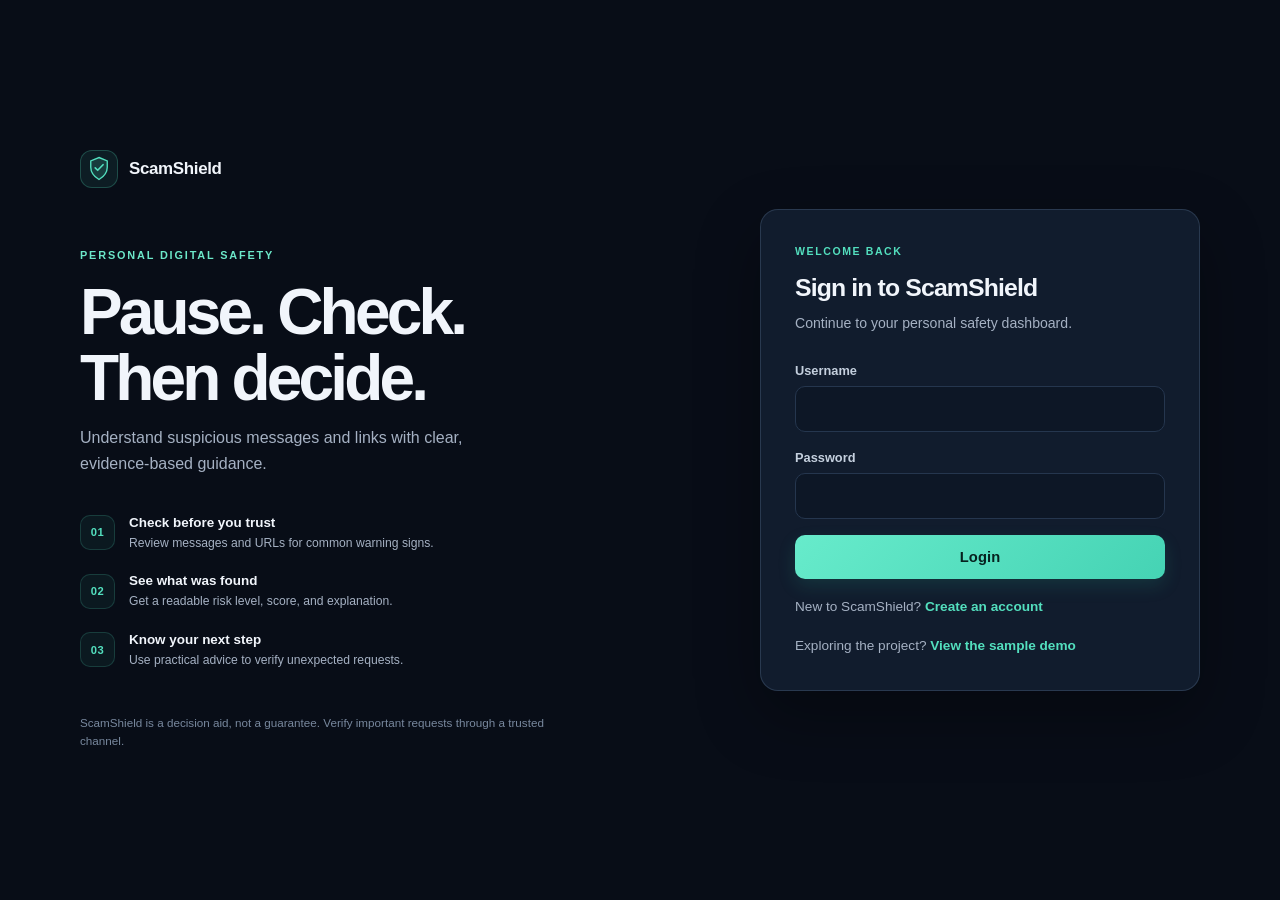
==== commit d66cb0a4: "Update ScamShield project" ====
--- a/AI-ScamShield/frontend/login.html
+++ b/AI-ScamShield/frontend/login.html
@@ -54,12 +54,8 @@
       </form>
 
       <p class="auth-switch">New to ScamShield? <a href="register.html">Create an account</a></p>
+      <p class="auth-switch demo-link">Exploring the project? <a href="demo.html">View the sample demo</a></p>
 
-      <div class="demo-creds">
-        <strong>Demo sign-in details</strong>
-        <span>Admin account</span><code>admin / Admin@123</code>
-        <span>User account</span><code>testuser / Test@123</code>
-      </div>
       </div>
     </main>
   </div>
--- a/AI-ScamShield/frontend/css/styles.css
+++ b/AI-ScamShield/frontend/css/styles.css
@@ -116,7 +116,6 @@
 .alert{padding:11px 14px;border-radius:8px;font-size:.85rem;margin-bottom:16px;display:none;}
 .alert-error{background:rgba(239,68,68,.12);color:#fca5a5;border:1px solid rgba(239,68,68,.25);}
 .alert-success{background:rgba(34,197,94,.12);color:#86efac;border:1px solid rgba(34,197,94,.25);}
-.demo-creds{margin-top:18px;padding:12px;background:var(--bg-secondary);border-radius:8px;font-size:.76rem;color:var(--text-secondary);border:1px solid var(--border);}
 
 /* ---------- Cards / Grid ---------- */
 .grid{display:grid;gap:18px;}
@@ -152,6 +151,11 @@
   color:var(--text-secondary);font-size:.78rem;line-height:1.5;}
 .scanner-privacy-note span{color:var(--accent);font-weight:700;}
 .scanner-layout .form-group input:focus,.scanner-layout .form-group textarea:focus{box-shadow:0 0 0 3px rgba(45,212,191,.1);}
+.scanner-actions{display:grid;grid-template-columns:minmax(0,1fr) auto;gap:10px;}
+.scanner-actions .btn-primary{width:auto;}
+.message-input-heading{display:flex;align-items:center;justify-content:space-between;gap:10px;margin-bottom:7px;}
+.message-input-heading label{margin:0;}
+.paste-button{width:auto;padding:7px 11px;font-size:.76rem;}
 .type-tabs{display:flex;gap:8px;margin-bottom:18px;}
 .type-tab{flex:1;text-align:center;padding:10px;border-radius:8px;border:1px solid var(--border);
   background:var(--bg-secondary);cursor:pointer;font-size:.85rem;font-weight:600;color:var(--text-secondary);}
@@ -280,10 +284,6 @@
 .auth-card h1{text-align:left;font-size:1.7rem;letter-spacing:-.045em;}
 .auth-card p.sub{text-align:left;margin:7px 0 0;font-size:.84rem;}
 .auth-switch{text-align:left;}
-.demo-creds{display:grid;grid-template-columns:1fr auto;gap:6px 12px;}
-.demo-creds strong{grid-column:1/-1;margin-bottom:3px;color:var(--text-primary);font-size:.77rem;}
-.demo-creds span{color:var(--text-secondary);font-size:.72rem;}
-.demo-creds code{color:#d5dfeb;font-size:.71rem;}
 
 @media(max-width:800px){
   .auth-shell{grid-template-columns:1fr;gap:8px;max-width:480px;}
@@ -609,7 +609,6 @@
     border-radius:17px;background:rgba(83,223,190,.07);}
   .auth-card h1{font-size:1.55rem;letter-spacing:-.035em;}
   .auth-card p.sub{font-size:.88rem;}
-  .demo-creds{border-radius:10px;}
   .empty-state{line-height:1.55;}
   .assistant-disclosure{border-radius:10px;background:rgba(10,18,30,.45);}
   .assistant-answer-bubble{border-color:rgba(63,82,108,.48);border-radius:12px;background:#0d1726;}
